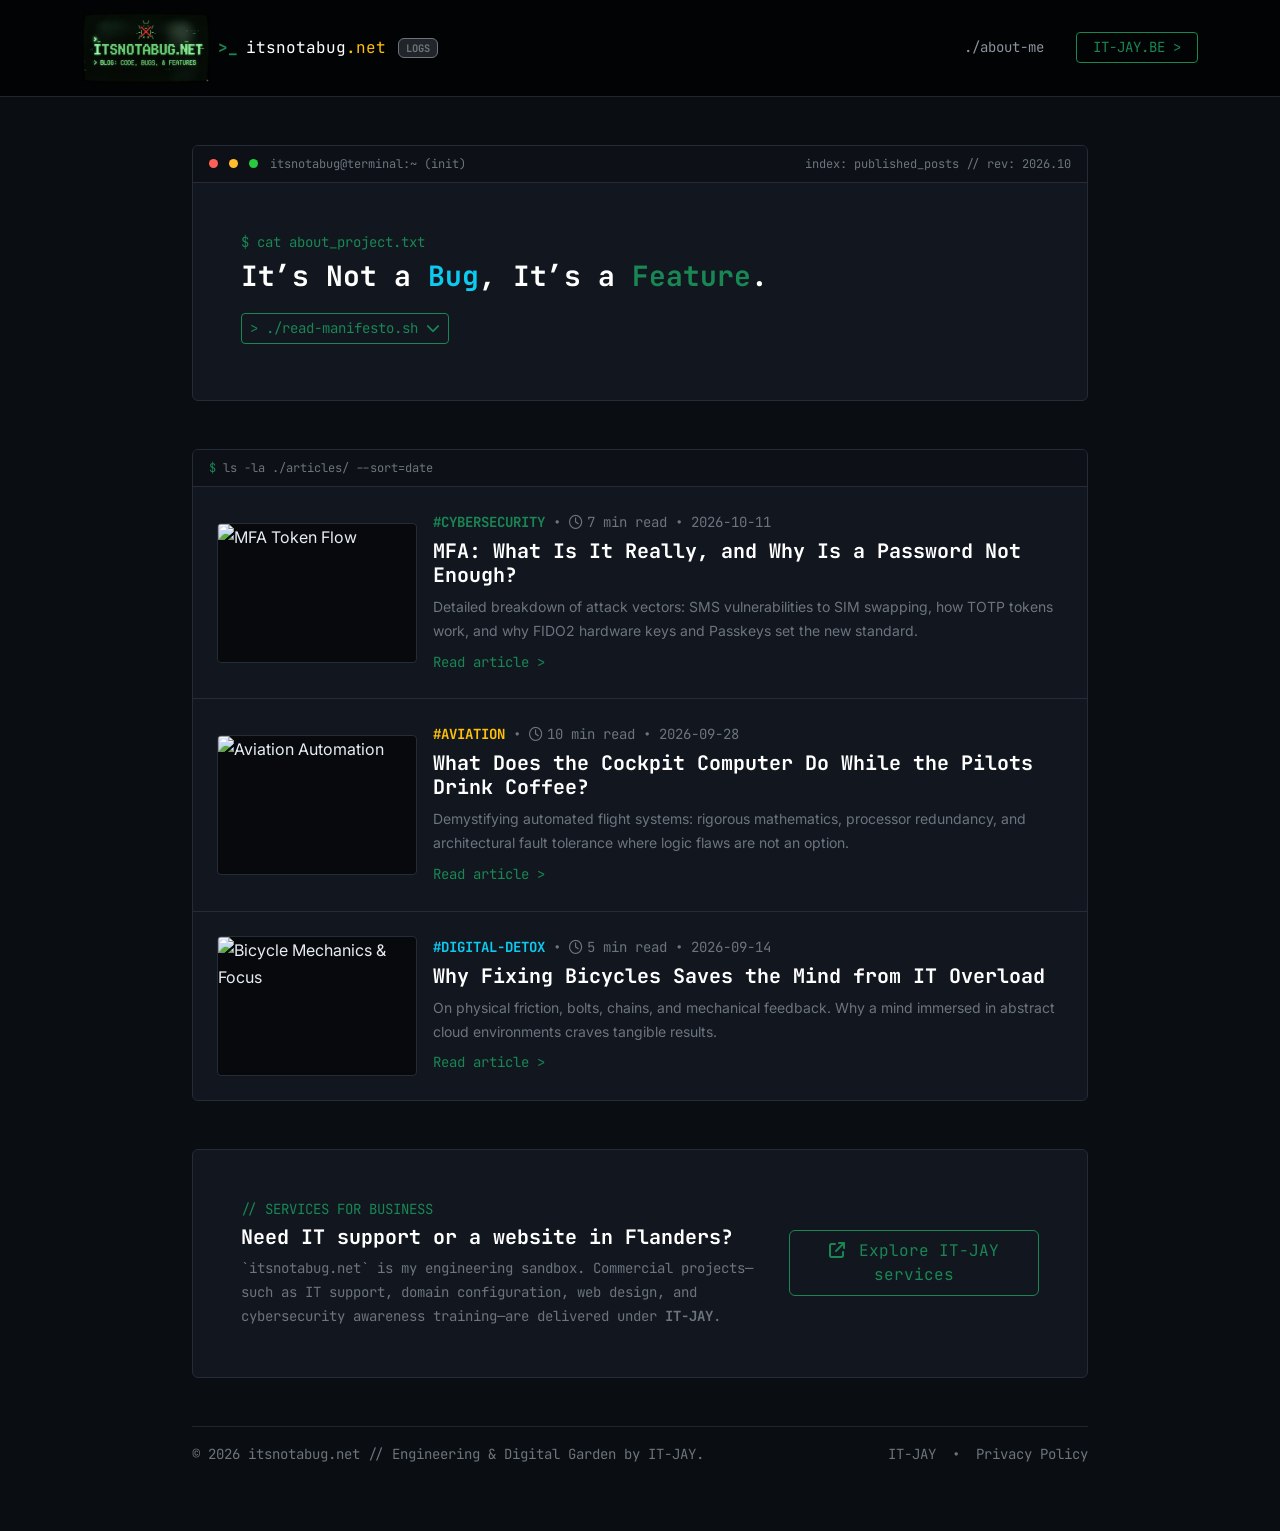
==== en/index_en.html @ 7ff4aa78 "initial upload" ====
<!doctype html>
<html lang="en">
    <head>
        <meta charset="UTF-8" />
        <meta name="viewport" content="width=device-width, initial-scale=1.0" />
        <meta http-equiv="X-UA-Compatible" content="IE=edge" />

        <!-- Basic SEO -->
        <title>itsnotabug.net | Tech Blog &amp; Digital Garden</title>
        <meta
            name="description"
            content="Engineering blog: cybersecurity, cloud architecture, aviation systems, and digital detox culture." />
        <meta name="author" content="itsnotabug.net" />
        <link rel="canonical" href="https://itsnotabug.net/index_en.html" />

        <!-- Multilingual Hreflang -->
        <link rel="alternate" hreflang="pl" href="https://itsnotabug.net/index_pl.html" />
        <link rel="alternate" hreflang="nl" href="https://itsnotabug.net/index_nl.html" />
        <link rel="alternate" hreflang="en" href="https://itsnotabug.net/index_en.html" />
        <link rel="alternate" hreflang="x-default" href="https://itsnotabug.net/" />

        <!-- Open Graph / Social Media -->
        <meta property="og:type" content="website" />
        <meta property="og:title" content="itsnotabug.net // Tech Blog &amp; Digital Garden" />
        <meta
            property="og:description"
            content="Hands-on engineering analysis, cloud architecture, cybersecurity, and technology without marketing fluff." />
        <meta property="og:image" content="https://itsnotabug.net/img/og-home.jpg" />

        <meta name="theme-color" content="#0a0d12" />

        <!-- Google Fonts: JetBrains Mono + Inter -->
        <link rel="preconnect" href="https://fonts.googleapis.com" />
        <link rel="preconnect" href="https://fonts.gstatic.com" crossorigin />
        <link
            href="https://fonts.googleapis.com/css2?family=Inter:wght@400;500;600;700&family=JetBrains+Mono:wght@400;500;700&display=swap"
            rel="stylesheet" />

        <!-- Bootstrap 5 & FontAwesome -->
        <link href="https://cdn.jsdelivr.net/npm/bootstrap@5.3.3/dist/css/bootstrap.min.css" rel="stylesheet" />
        <link rel="stylesheet" href="https://cdnjs.cloudflare.com/ajax/libs/font-awesome/6.5.1/css/all.min.css" />
        <link rel="stylesheet" href="../style.css" />
    </head>

    <body>
        <!-- 1. TOP NAVIGATION BAR -->
        <header class="border-bottom border-dark sticky-top bg-black bg-opacity-75" style="backdrop-filter: blur(8px)">
            <div class="container-xl">
                <nav class="navbar navbar-expand-lg navbar-dark py-2 px-0">
                    <a class="navbar-brand d-flex align-items-center gap-2 font-mono fs-6 text-white" href="index_en.html">
                        <!-- Logo Placeholder -->
                        <img 
                            src="../img/logo.jpeg" 
                            alt="Logo" 
                            height="70" 
                            class="d-inline-block align-text-top"
                            style="width: auto;" />
                        <span class="text-success fw-bold">&gt;_</span>
                        <span>itsnotabug<span class="text-warning">.net</span></span>
                        <span
                            class="badge bg-dark border border-secondary text-secondary ms-1"
                            style="font-size: 0.65rem">
                            LOGS
                        </span>
                    </a>

                    <button
                        class="navbar-toggler border-0 shadow-none text-white"
                        type="button"
                        data-bs-toggle="collapse"
                        data-bs-target="#mainNav">
                        <i class="fa-solid fa-bars fs-5"></i>
                    </button>

                    <div class="collapse navbar-collapse justify-content-end" id="mainNav">
                        <ul class="navbar-nav align-items-lg-center gap-lg-3 my-3 my-lg-0 font-mono small">
                            <li class="nav-item">
                                <a class="nav-link nav-link-custom" href="about-me.html">./about-me</a>
                            </li>

                            <!-- Language Switcher -->
                            <!--<li class="nav-item ms-lg-2">
                                <div
                                    class="btn-group btn-group-sm p-1 bg-dark border border-secondary rounded"
                                    role="group">
                                    <a
                                        href="index_en.html"
                                        class="btn btn-sm btn-dark active fw-bold text-success border-0 px-2"
                                        style="font-size: 0.72rem"
                                        >EN</a
                                    >
                                    <span class="text-secondary align-self-center px-1" style="font-size: 0.7rem"
                                        >|</span
                                    >
                                    <a
                                        href="index_pl.html"
                                        class="btn btn-sm btn-dark text-secondary border-0 px-2"
                                        style="font-size: 0.72rem"
                                        >PL</a
                                    >
                                </div>
                            </li>-->

                            <!-- IT-JAY Link -->
                            <li class="nav-item ms-lg-2">
                                <a
                                    href="https://it-jay.be"
                                    target="_blank"
                                    class="btn btn-outline-success btn-sm font-mono px-3">
                                    <span>IT-JAY.BE &gt;</span>
                                </a>
                            </li>
                        </ul>
                    </div>
                </nav>
            </div>
        </header>

        <!-- 2. MAIN CONTENT -->
        <main class="py-4 py-md-5">
            <div class="container-xl" style="max-width: 920px">
                <!-- HERO: INTRODUCTORY CONSOLE -->
                <section class="terminal-window mb-4 mb-md-5">
                    <div class="terminal-header d-flex align-items-center justify-content-between font-mono">
                        <div class="d-flex align-items-center">
                            <div class="traffic-dots me-2">
                                <span class="dot-red"></span>
                                <span class="dot-yellow"></span>
                                <span class="dot-green"></span>
                            </div>
                            <span class="text-secondary">itsnotabug@terminal:~ (init)</span>
                        </div>
                        <div class="d-none d-sm-block text-secondary">index: published_posts // rev: 2026.10</div>
                    </div>

                    <div class="p-4 p-md-5 font-mono">
                        <div class="text-success small mb-1">$ cat about_project.txt</div>
                        <h1 class="h3 fw-bold text-white mb-3">
                            It’s Not a <span class="text-info">Bug</span>, It’s a
                            <span class="text-success">Feature</span>.
                        </h1>

                        <!-- Expand Button with Animated Arrow -->
                        <div class="pt-1 pb-2">
                            <button
                                class="btn btn-outline-success btn-sm font-mono d-inline-flex align-items-center gap-2 collapsed cli-collapse-btn"
                                type="button"
                                data-bs-toggle="collapse"
                                data-bs-target="#manifestoContent"
                                aria-expanded="false"
                                aria-controls="manifestoContent">
                                <span class="btn-prompt-text">&gt; ./read-manifesto.sh</span>
                                <i class="fa-solid fa-chevron-down toggle-arrow"></i>
                            </button>
                        </div>

                        <!-- Collapsible Content -->
                        <div class="collapse mt-3" id="manifestoContent">
                            <div
                                class="d-flex flex-column gap-3 font-sans text-secondary"
                                style="font-size: 1.05rem; max-width: 720px">

                                <!-- Top Image inside Collapse -->
                                <figure class="tech-figure mb-2">
                                    <div class="terminal-header d-flex align-items-center justify-content-between font-mono">
                                        <span class="text-secondary"><i class="fa-solid fa-image me-1"></i> manifesto_cover.jpg</span>
                                        <span class="text-secondary">asset: header // jpg</span>
                                    </div>
                                    <img 
                                        src="../img/intro.jpeg" 
                                        alt="It's not a bug, it's a feature" 
                                        loading="lazy" 
                                        class="w-100 d-block" />
                                    <figcaption class="tech-caption font-mono">
                                        <span class="text-success">[fig.00]</span> Debugging reality: where code meets engineering.
                                    </figcaption>
                                </figure>

                                <p class="mb-0">
                                    It's official. The domain is registered, the server is up and running, and the first git commit has reached production. Welcome to
                                    <span class="text-warning font-mono">itsnotabug.eu</span>.
                                </p>

                                <p class="mb-0">
                                    Why this name? If you've been in IT for more than 15 minutes, you definitely know this phrase. It's the ultimate developer's excuse when the system begins acting... creatively. But to me, it's more than just an industry joke.
                                </p>

                                <p class="mb-0">
                                    In the world of code (and life), the line between a bug and a feature can be remarkably thin. Often, it's errors that lead us to the biggest breakthroughs, force us to rethink our assumptions, and teach respect for documentation. On this blog, I share insights on:
                                </p>

                                <ul class="mb-0 ps-3">
                                    <li>Technologies that sometimes fail us (yet we love them anyway).</li>
                                    <li>Solving problems that shouldn't exist in the first place.</li>
                                    <li>System architecture designed so that "bugs" simply happen less often.</li>
                                </ul>

                                <p class="mb-0">
                                    Make yourself at home. I hope you find something useful here for your next debugging session.
                                </p>
                            </div>
                        </div>
                    </div>
                </section>

                <!-- POST LIST / ARTICLE REPOSITORY -->
                <section id="posts" class="terminal-window mb-5">
                    <div class="terminal-header d-flex align-items-center justify-content-between font-mono">
                        <span class="text-secondary"
                            ><span class="text-success">$</span> ls -la ./articles/ --sort=date</span
                        >
                    </div>

                    <div class="p-0">
                        <!-- POST 1 -->
                        <a href="en/mfa-what-is-it-really.html" class="post-entry">
                            <div class="row g-3 align-items-center">
                                <div class="col-md-3">
                                    <div class="thumb-box">
                                        <img src="img/mfa-sequence-diagram.png" alt="MFA Token Flow" loading="lazy" />
                                    </div>
                                </div>
                                <div class="col-md-9">
                                    <div
                                        class="d-flex flex-wrap align-items-center gap-2 font-mono small text-secondary mb-1">
                                        <span class="text-success fw-bold">#CYBERSECURITY</span>
                                        <span>•</span>
                                        <span><i class="fa-regular fa-clock me-1"></i>7 min read</span>
                                        <span>•</span>
                                        <span>2026-10-11</span>
                                    </div>
                                    <h2 class="h5 fw-bold text-white mb-2 font-mono transition-colors">
                                        MFA: What Is It Really, and Why Is a Password Not Enough?
                                    </h2>
                                    <p class="text-secondary small mb-2 font-sans">
                                        Detailed breakdown of attack vectors: SMS vulnerabilities to SIM swapping, how TOTP tokens work, and why FIDO2 hardware keys and Passkeys set the new standard.
                                    </p>
                                    <div class="font-mono text-success small">
                                        <span>Read article &gt;</span>
                                    </div>
                                </div>
                            </div>
                        </a>

                        <!-- POST 2 -->
                        <a href="#" class="post-entry">
                            <div class="row g-3 align-items-center">
                                <div class="col-md-3">
                                    <div class="thumb-box">
                                        <img src="img/aviation-cockpit.jpg" alt="Aviation Automation" loading="lazy" />
                                    </div>
                                </div>
                                <div class="col-md-9">
                                    <div
                                        class="d-flex flex-wrap align-items-center gap-2 font-mono small text-secondary mb-1">
                                        <span class="text-warning fw-bold">#AVIATION</span>
                                        <span>•</span>
                                        <span><i class="fa-regular fa-clock me-1"></i>10 min read</span>
                                        <span>•</span>
                                        <span>2026-09-28</span>
                                    </div>
                                    <h2 class="h5 fw-bold text-white mb-2 font-mono transition-colors">
                                        What Does the Cockpit Computer Do While the Pilots Drink Coffee?
                                    </h2>
                                    <p class="text-secondary small mb-2 font-sans">
                                        Demystifying automated flight systems: rigorous mathematics, processor redundancy, and architectural fault tolerance where logic flaws are not an option.
                                    </p>
                                    <div class="font-mono text-success small">
                                        <span>Read article &gt;</span>
                                    </div>
                                </div>
                            </div>
                        </a>

                        <!-- POST 3 -->
                        <a href="#" class="post-entry">
                            <div class="row g-3 align-items-center">
                                <div class="col-md-3">
                                    <div class="thumb-box">
                                        <img
                                            src="img/bike-mechanics.jpg"
                                            alt="Bicycle Mechanics & Focus"
                                            loading="lazy" />
                                    </div>
                                </div>
                                <div class="col-md-9">
                                    <div
                                        class="d-flex flex-wrap align-items-center gap-2 font-mono small text-secondary mb-1">
                                        <span class="text-info fw-bold">#DIGITAL-DETOX</span>
                                        <span>•</span>
                                        <span><i class="fa-regular fa-clock me-1"></i>5 min read</span>
                                        <span>•</span>
                                        <span>2026-09-14</span>
                                    </div>
                                    <h2 class="h5 fw-bold text-white mb-2 font-mono transition-colors">
                                        Why Fixing Bicycles Saves the Mind from IT Overload
                                    </h2>
                                    <p class="text-secondary small mb-2 font-sans">
                                        On physical friction, bolts, chains, and mechanical feedback. Why a mind immersed in abstract cloud environments craves tangible results.
                                    </p>
                                    <div class="font-mono text-success small">
                                        <span>Read article &gt;</span>
                                    </div>
                                </div>
                            </div>
                        </a>
                    </div>
                </section>

                <!-- BUSINESS BANNER / IT-JAY BRIDGE -->
                <section id="manifest" class="terminal-window p-4 p-md-5 mb-5 font-mono">
                    <div class="row align-items-center g-4">
                        <div class="col-lg-8">
                            <div class="text-success small mb-1">// SERVICES FOR BUSINESS</div>
                            <h3 class="h5 fw-bold text-white mb-2">Need IT support or a website in Flanders?</h3>
                            <p class="text-secondary small mb-0 font-sans">
                                `itsnotabug.net` is my engineering sandbox. Commercial projects—such as IT support, domain configuration, web design, and cybersecurity awareness training—are delivered under 
                                <strong>IT-JAY</strong>.
                            </p>
                        </div>
                        <div class="col-lg-4 text-lg-end">
                            <a
                                href="https://it-jay.be"
                                target="_blank"
                                rel="noopener"
                                class="btn btn-outline-success font-mono px-3 py-2 w-100 w-lg-auto">
                                <i class="fa-solid fa-arrow-up-right-from-square me-1"></i> Explore IT-JAY services
                            </a>
                        </div>
                    </div>
                </section>

                <!-- FOOTER -->
                <footer
                    class="d-flex flex-column flex-sm-row justify-content-between align-items-center py-3 text-secondary small border-top border-dark font-mono">
                    <div>© 2026 itsnotabug.net // Engineering &amp; Digital Garden by IT-JAY.</div>
                    <div class="d-flex gap-3 mt-2 mt-sm-0">
                        <a href="https://it-jay.be" class="text-secondary text-decoration-none hover-white">IT-JAY</a>
                        <!--<span>•</span>
                        <a href="/feed.xml" class="text-secondary text-decoration-none hover-white">RSS</a>-->
                        <span>•</span>
                        <a href="https://it-jay.be/privacy-policy" class="text-secondary text-decoration-none hover-white"
                            >Privacy Policy</a
                        >
                    </div>
                </footer>
            </div>
        </main>

        <script src="https://cdn.jsdelivr.net/npm/bootstrap@5.3.3/dist/js/bootstrap.bundle.min.js"></script>
    </body>
</html>
---- style.css ----
/* ==========================================================================
   1. ZMIENNE GLOBALNE & MOTYW CIEMNY
   ========================================================================== */
:root {
    --bg-main: #0a0d12;
    --bg-card: #11161f;
    --bg-header: #0d1117;
    --bg-code: #07090d;
    --border-color: #242c38;
    
    /* Akcenty kolorystyczne */
    --accent-green: #38ef7d;
    --accent-orange: #ffb454;
    --accent-blue: #59c2ff;
    
    /* Kolory tekstu */
    --text-primary: #e6edf3;
    --text-body: #c9d1d9;
    --text-muted: #8b949e;
}

/* ==========================================================================
   2. BAZA & TYPOGRAFIA GLOBALNA
   ========================================================================== */
body {
    background-color: var(--bg-main);
    color: var(--text-primary);
    font-family: 'Inter', -apple-system, BlinkMacSystemFont, sans-serif;
    line-height: 1.7;
}

.font-mono,
.code-font {
    font-family: 'JetBrains Mono', monospace;
}

/* ==========================================================================
   3. NAWIGACJA
   ========================================================================== */
.nav-link-custom {
    color: var(--text-muted);
    transition: color 0.2s ease;
}

.nav-link-custom:hover {
    color: #ffffff;
}

/* ==========================================================================
   4. ELEMENTY STYLU TERMINALA (CLI)
   ========================================================================== */
.terminal-window {
    background-color: var(--bg-card);
    border: 1px solid var(--border-color);
    border-radius: 6px;
    overflow: hidden;
}

.terminal-header {
    background-color: var(--bg-header);
    border-bottom: 1px solid var(--border-color);
    padding: 8px 16px;
    font-size: 0.75rem;
}

/* Kontrolki okna terminala */
.traffic-dots span {
    display: inline-block;
    width: 9px;
    height: 9px;
    border-radius: 50%;
    margin-right: 4px;
}

.dot-red    { background-color: #ff5f56; }
.dot-yellow { background-color: #ffbd2e; }
.dot-green  { background-color: #27c93f; }

/* Bloki kodu CLI */
pre.cli-box {
    background-color: var(--bg-code);
    border: 1px solid var(--border-color);
    border-radius: 6px;
    padding: 1rem;
    color: var(--accent-green);
    font-family: 'JetBrains Mono', monospace;
    font-size: 0.85rem;
    overflow-x: auto;
}

/* ==========================================================================
   5. STRONA GŁÓWNA: LISTA WPISÓW I FILTRY
   ========================================================================== */
.post-entry {
    border-bottom: 1px solid var(--border-color);
    transition: background-color 0.2s ease;
    text-decoration: none;
    display: block;
    color: inherit;
    padding: 1.5rem;
}

.post-entry:last-child {
    border-bottom: none;
}

.post-entry:hover {
    background-color: rgba(56, 239, 125, 0.03);
}

.post-entry:hover h2 {
    color: var(--accent-green) !important;
}

/* Miniatury wpisów */
.thumb-box {
    width: 100%;
    height: 140px;
    background-color: var(--bg-code);
    border: 1px solid var(--border-color);
    border-radius: 4px;
    overflow: hidden;
    display: flex;
    align-items: center;
    justify-content: center;
}

.thumb-box img {
    width: 100%;
    height: 100%;
    object-fit: cover;
    transition: transform 0.3s ease;
}

.post-entry:hover .thumb-box img {
    transform: scale(1.04);
}

/* Filtry tagów */
.tag-filter {
    font-size: 0.75rem;
    padding: 0.25rem 0.65rem;
    border: 1px solid var(--border-color);
    border-radius: 4px;
    background: var(--bg-code);
    color: var(--text-muted);
    text-decoration: none;
    transition: all 0.2s ease;
}

.tag-filter:hover,
.tag-filter.active {
    border-color: var(--accent-green);
    color: var(--accent-green);
}

/* ==========================================================================
   6. STRONA ARTYKUŁU: CZYTELNOŚĆ & GRAFIKA (LONG-FORM)
   ========================================================================== */
.article-body {
    font-size: 1.05rem;
    color: var(--text-body);
}

.article-body h2 {
    color: #ffffff;
    font-weight: 700;
    margin-top: 2.2rem;
    margin-bottom: 1rem;
    font-size: 1.5rem;
    border-bottom: 1px solid var(--border-color);
    padding-bottom: 0.4rem;
}

.article-body h3 {
    color: #ffffff;
    font-weight: 600;
    margin-top: 1.6rem;
    margin-bottom: 0.8rem;
    font-size: 1.2rem;
}

.article-body p {
    margin-bottom: 1.3rem;
}

/* Ramki na grafiki/diagramy w tekście */
.tech-figure {
    background: var(--bg-code);
    border: 1px solid var(--border-color);
    border-radius: 6px;
    overflow: hidden;
    margin: 2rem 0;
}

.tech-figure img {
    width: 100%;
    height: auto;
    display: block;
    object-fit: cover;
}

.tech-caption {
    padding: 10px 14px;
    font-size: 0.8rem;
    color: var(--text-muted);
    border-top: 1px solid var(--border-color);
    background-color: #0c0f14;
}
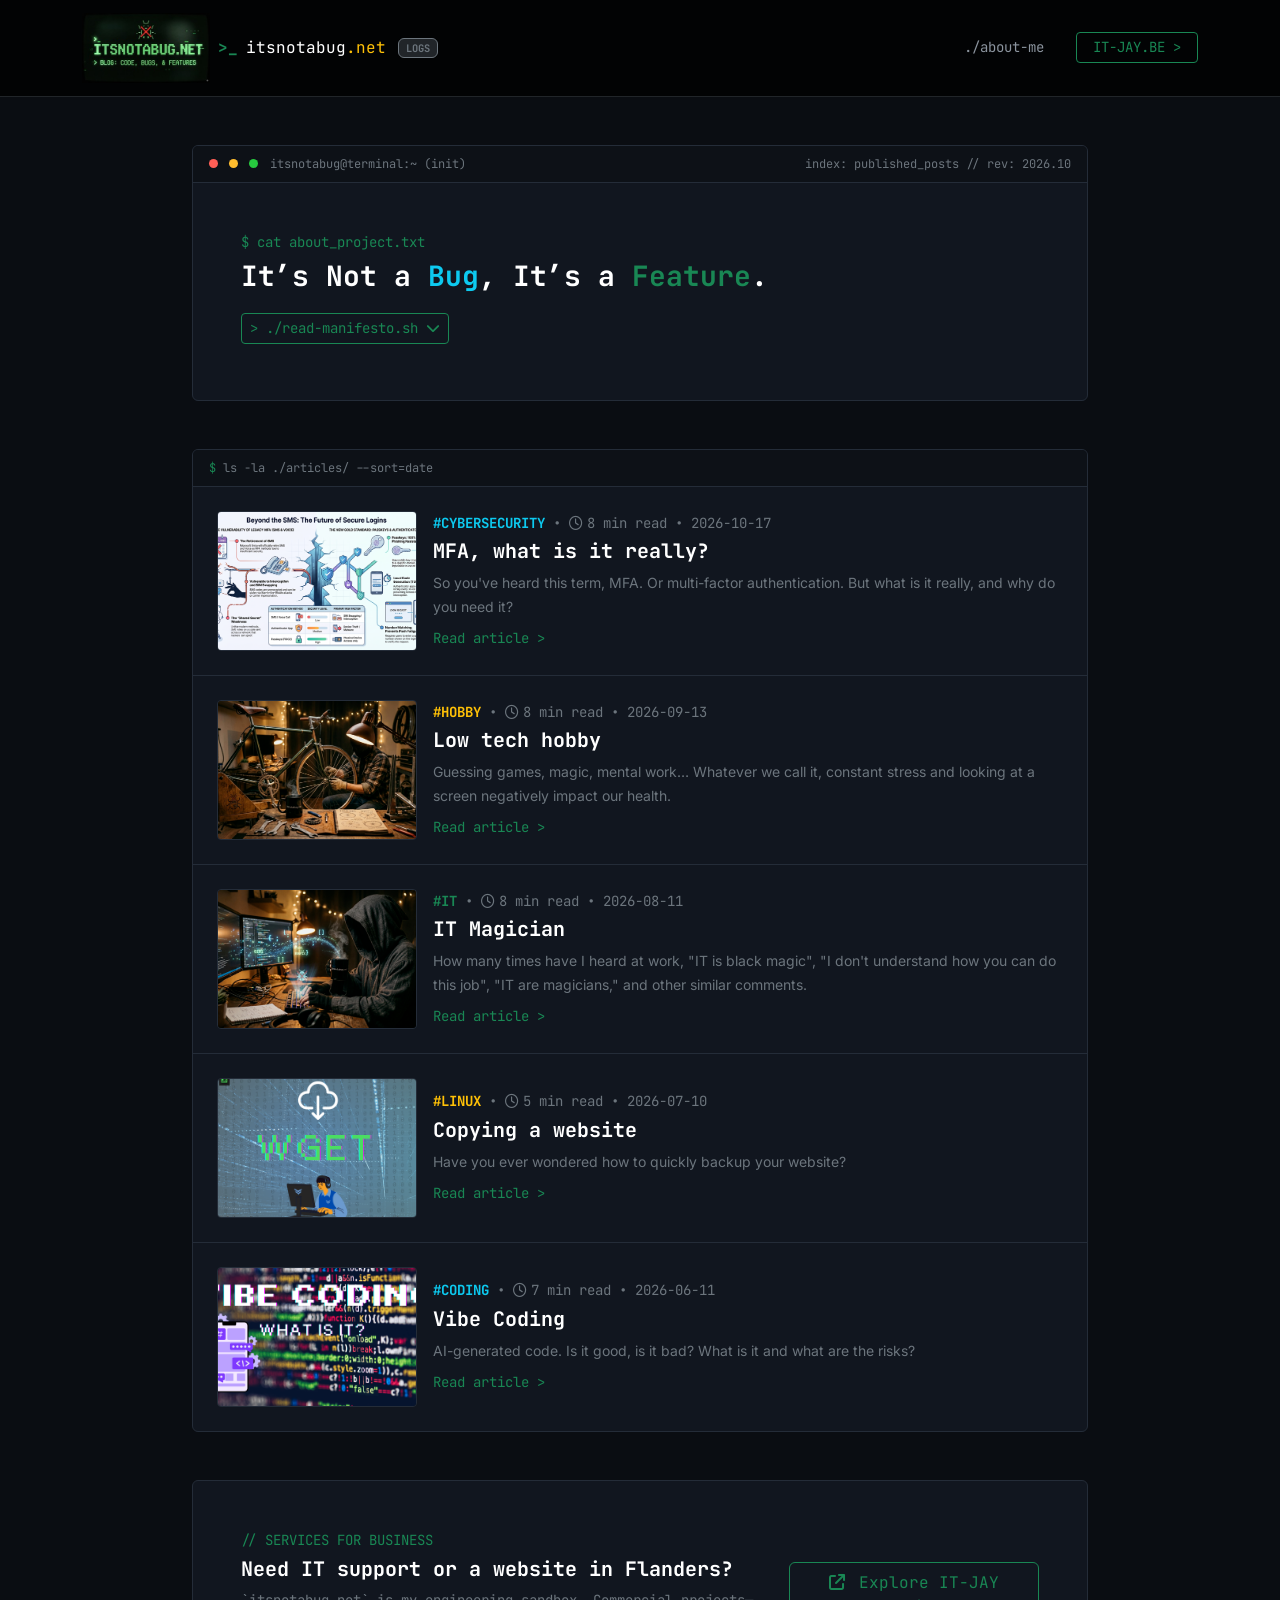
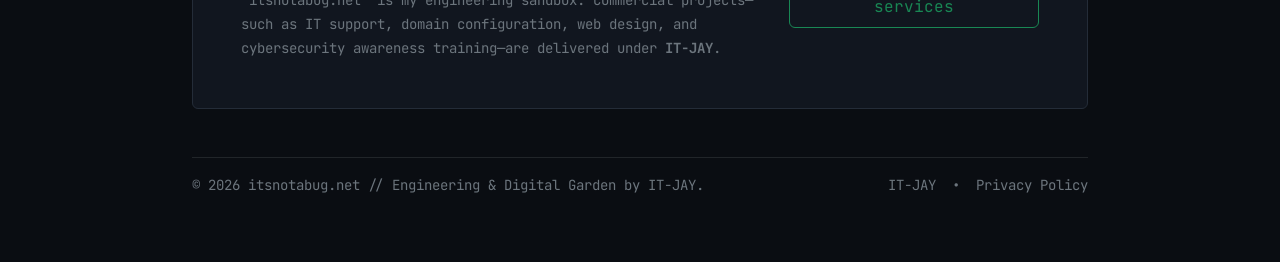
==== commit 40f0b262: "update index page" ====
--- a/en/index_en.html
+++ b/en/index_en.html
@@ -212,28 +212,29 @@
                     </div>
 
                     <div class="p-0">
-                        <!-- POST 1 -->
-                        <a href="en/mfa-what-is-it-really.html" class="post-entry">
+                        
+                                      <!-- POST MFA -->
+                        <a href="2026/10/mfa.html" class="post-entry">
                             <div class="row g-3 align-items-center">
                                 <div class="col-md-3">
                                     <div class="thumb-box">
-                                        <img src="img/mfa-sequence-diagram.png" alt="MFA Token Flow" loading="lazy" />
+                                        <img src="../img/head-MFA-what-is-it-really.png" alt="MFA Token Flow" loading="lazy" />
                                     </div>
                                 </div>
                                 <div class="col-md-9">
                                     <div
                                         class="d-flex flex-wrap align-items-center gap-2 font-mono small text-secondary mb-1">
-                                        <span class="text-success fw-bold">#CYBERSECURITY</span>
-                                        <span>•</span>
-                                        <span><i class="fa-regular fa-clock me-1"></i>7 min read</span>
-                                        <span>•</span>
-                                        <span>2026-10-11</span>
+                                        <span class="text-info fw-bold">#CYBERSECURITY</span>
+                                        <span>•</span>
+                                        <span><i class="fa-regular fa-clock me-1"></i>8 min read</span>
+                                        <span>•</span>
+                                        <span>2026-10-17</span>
                                     </div>
                                     <h2 class="h5 fw-bold text-white mb-2 font-mono transition-colors">
-                                        MFA: What Is It Really, and Why Is a Password Not Enough?
+                                        MFA, what is it really?
                                     </h2>
                                     <p class="text-secondary small mb-2 font-sans">
-                                        Detailed breakdown of attack vectors: SMS vulnerabilities to SIM swapping, how TOTP tokens work, and why FIDO2 hardware keys and Passkeys set the new standard.
+                                        So you've heard this term, MFA. Or multi-factor authentication. But what is it really, and why do you need it?
                                     </p>
                                     <div class="font-mono text-success small">
                                         <span>Read article &gt;</span>
@@ -241,29 +242,30 @@
                                 </div>
                             </div>
                         </a>
-
-                        <!-- POST 2 -->
-                        <a href="#" class="post-entry">
+                        
+                              <!-- POST low tech hobby -->
+                        <a href="2026/09/low-tech-hobby.html" class="post-entry">
                             <div class="row g-3 align-items-center">
                                 <div class="col-md-3">
                                     <div class="thumb-box">
-                                        <img src="img/aviation-cockpit.jpg" alt="Aviation Automation" loading="lazy" />
+                                        <img src="../img/head-low-tech-hobby.png" alt="MFA Token Flow" loading="lazy" />
                                     </div>
                                 </div>
                                 <div class="col-md-9">
                                     <div
                                         class="d-flex flex-wrap align-items-center gap-2 font-mono small text-secondary mb-1">
-                                        <span class="text-warning fw-bold">#AVIATION</span>
-                                        <span>•</span>
-                                        <span><i class="fa-regular fa-clock me-1"></i>10 min read</span>
-                                        <span>•</span>
-                                        <span>2026-09-28</span>
+                                        <span class="text-warning fw-bold">#HOBBY</span>
+                                        <span>•</span>
+                                        <span><i class="fa-regular fa-clock me-1"></i>8 min read</span>
+                                        <span>•</span>
+                                        <span>2026-09-13</span>
                                     </div>
                                     <h2 class="h5 fw-bold text-white mb-2 font-mono transition-colors">
-                                        What Does the Cockpit Computer Do While the Pilots Drink Coffee?
+                                        Low tech hobby
                                     </h2>
                                     <p class="text-secondary small mb-2 font-sans">
-                                        Demystifying automated flight systems: rigorous mathematics, processor redundancy, and architectural fault tolerance where logic flaws are not an option.
+                                        Guessing games, magic, mental work… Whatever we call it, constant stress and looking at
+                            a screen negatively impact our health.
                                     </p>
                                     <div class="font-mono text-success small">
                                         <span>Read article &gt;</span>
@@ -271,14 +273,75 @@
                                 </div>
                             </div>
                         </a>
-
-                        <!-- POST 3 -->
-                        <a href="#" class="post-entry">
+                        
+                        <!-- POST IT magician -->
+                        <a href="2026/08/it-magician.html" class="post-entry">
+                            <div class="row g-3 align-items-center">
+                                <div class="col-md-3">
+                                    <div class="thumb-box">
+                                        <img src="../img/head-IT-magician.png" alt="MFA Token Flow" loading="lazy" />
+                                    </div>
+                                </div>
+                                <div class="col-md-9">
+                                    <div
+                                        class="d-flex flex-wrap align-items-center gap-2 font-mono small text-secondary mb-1">
+                                        <span class="text-success fw-bold">#IT</span>
+                                        <span>•</span>
+                                        <span><i class="fa-regular fa-clock me-1"></i>8 min read</span>
+                                        <span>•</span>
+                                        <span>2026-08-11</span>
+                                    </div>
+                                    <h2 class="h5 fw-bold text-white mb-2 font-mono transition-colors">
+                                        IT Magician
+                                    </h2>
+                                    <p class="text-secondary small mb-2 font-sans">
+                                        How many times have I heard at work, "IT is black magic", "I don't understand how you can do
+                            this job", "IT are magicians," and other similar comments.
+                                    </p>
+                                    <div class="font-mono text-success small">
+                                        <span>Read article &gt;</span>
+                                    </div>
+                                </div>
+                            </div>
+                        </a>
+
+                        <!-- POST copying a websiteś -->
+                        <a href="2026/07/copying-a-website.html" class="post-entry">
+                            <div class="row g-3 align-items-center">
+                                <div class="col-md-3">
+                                    <div class="thumb-box">
+                                        <img src="../img/head-wget.png" alt="Aviation Automation" loading="lazy" />
+                                    </div>
+                                </div>
+                                <div class="col-md-9">
+                                    <div
+                                        class="d-flex flex-wrap align-items-center gap-2 font-mono small text-secondary mb-1">
+                                        <span class="text-warning fw-bold">#LINUX</span>
+                                        <span>•</span>
+                                        <span><i class="fa-regular fa-clock me-1"></i>5 min read</span>
+                                        <span>•</span>
+                                        <span>2026-07-10</span>
+                                    </div>
+                                    <h2 class="h5 fw-bold text-white mb-2 font-mono transition-colors">
+                                        Copying a website
+                                    </h2>
+                                    <p class="text-secondary small mb-2 font-sans">
+                                        Have you ever wondered how to quickly backup your website?
+                                    </p>
+                                    <div class="font-mono text-success small">
+                                        <span>Read article &gt;</span>
+                                    </div>
+                                </div>
+                            </div>
+                        </a>
+
+                        <!-- POST vibe coding -->
+                        <a href="2026/06/vibe-coding.html" class="post-entry">
                             <div class="row g-3 align-items-center">
                                 <div class="col-md-3">
                                     <div class="thumb-box">
                                         <img
-                                            src="img/bike-mechanics.jpg"
+                                            src="../img/head-vibe-coding.png"
                                             alt="Bicycle Mechanics & Focus"
                                             loading="lazy" />
                                     </div>
@@ -286,17 +349,17 @@
                                 <div class="col-md-9">
                                     <div
                                         class="d-flex flex-wrap align-items-center gap-2 font-mono small text-secondary mb-1">
-                                        <span class="text-info fw-bold">#DIGITAL-DETOX</span>
-                                        <span>•</span>
-                                        <span><i class="fa-regular fa-clock me-1"></i>5 min read</span>
-                                        <span>•</span>
-                                        <span>2026-09-14</span>
+                                        <span class="text-info fw-bold">#CODING</span>
+                                        <span>•</span>
+                                        <span><i class="fa-regular fa-clock me-1"></i>7 min read</span>
+                                        <span>•</span>
+                                        <span>2026-06-11</span>
                                     </div>
                                     <h2 class="h5 fw-bold text-white mb-2 font-mono transition-colors">
-                                        Why Fixing Bicycles Saves the Mind from IT Overload
+                                        Vibe Coding
                                     </h2>
                                     <p class="text-secondary small mb-2 font-sans">
-                                        On physical friction, bolts, chains, and mechanical feedback. Why a mind immersed in abstract cloud environments craves tangible results.
+                                        AI-generated code. Is it good, is it bad? What is it and what are the risks?
                                     </p>
                                     <div class="font-mono text-success small">
                                         <span>Read article &gt;</span>
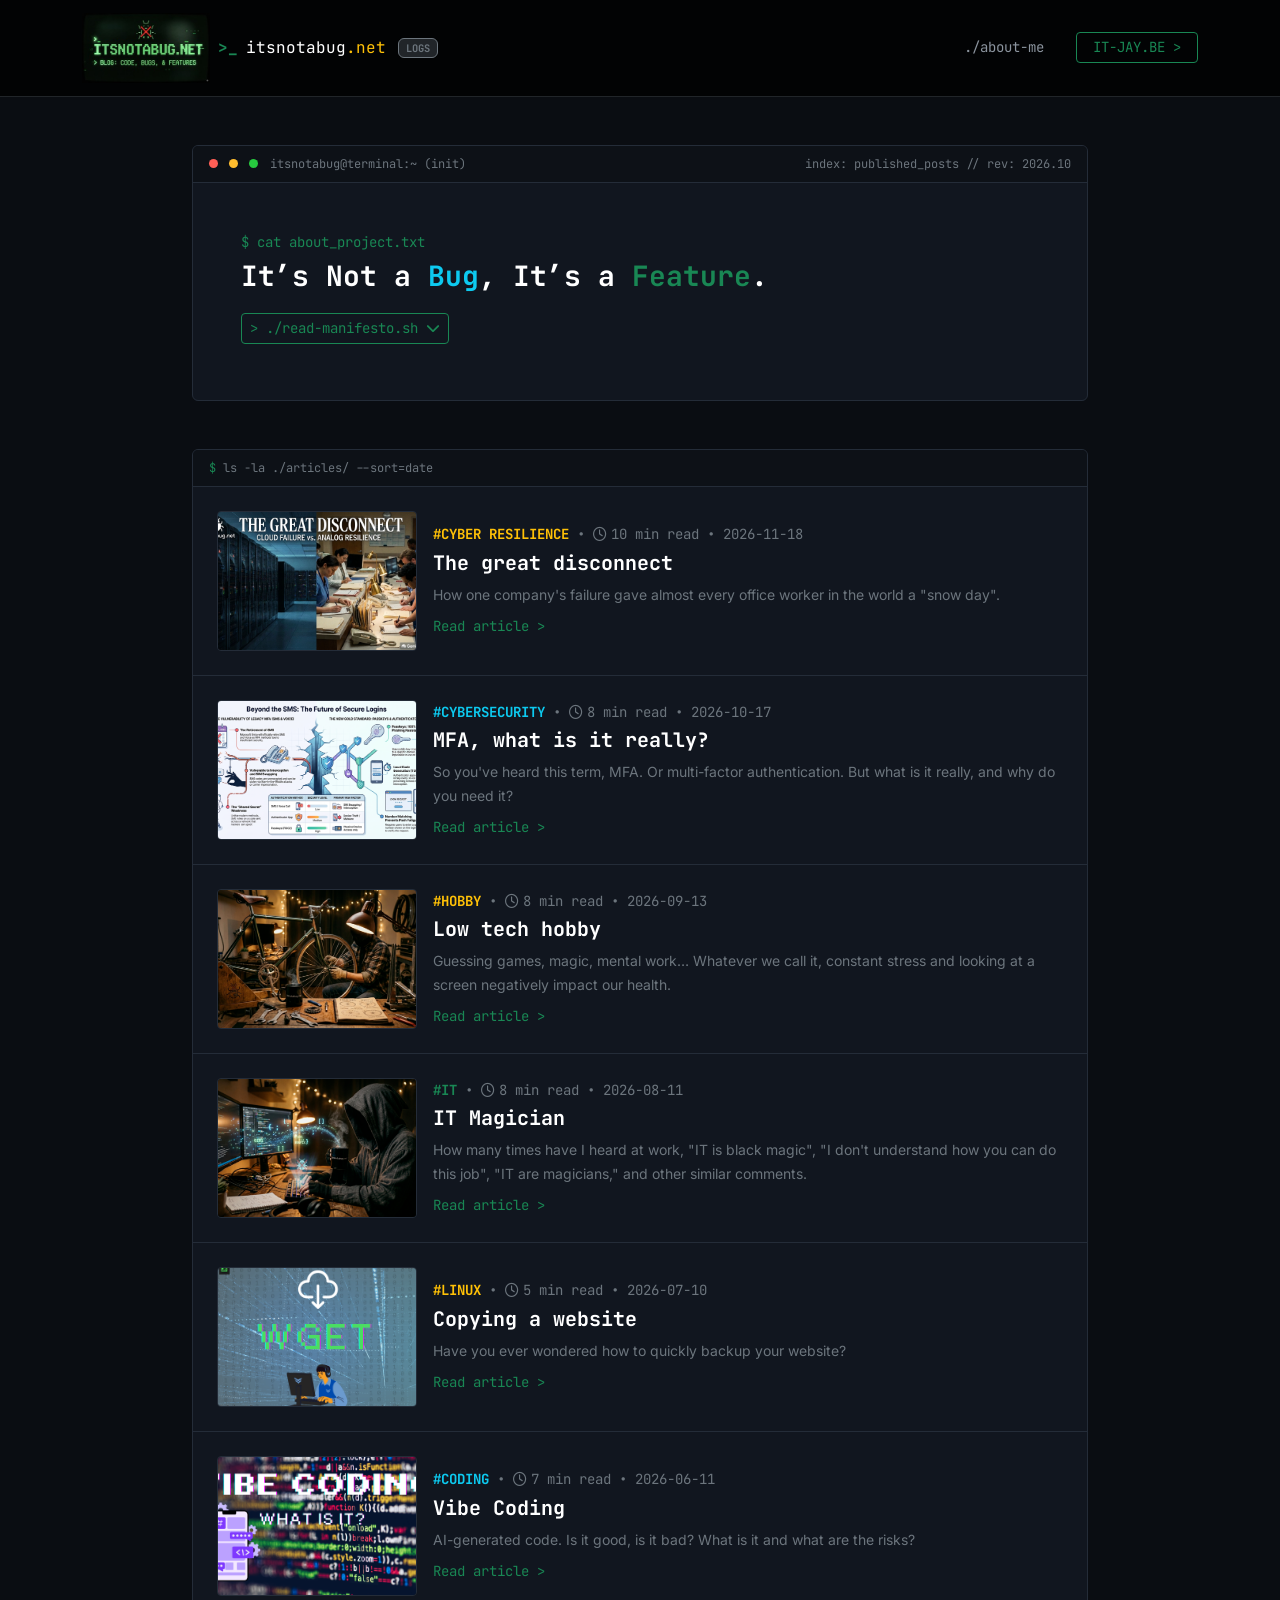
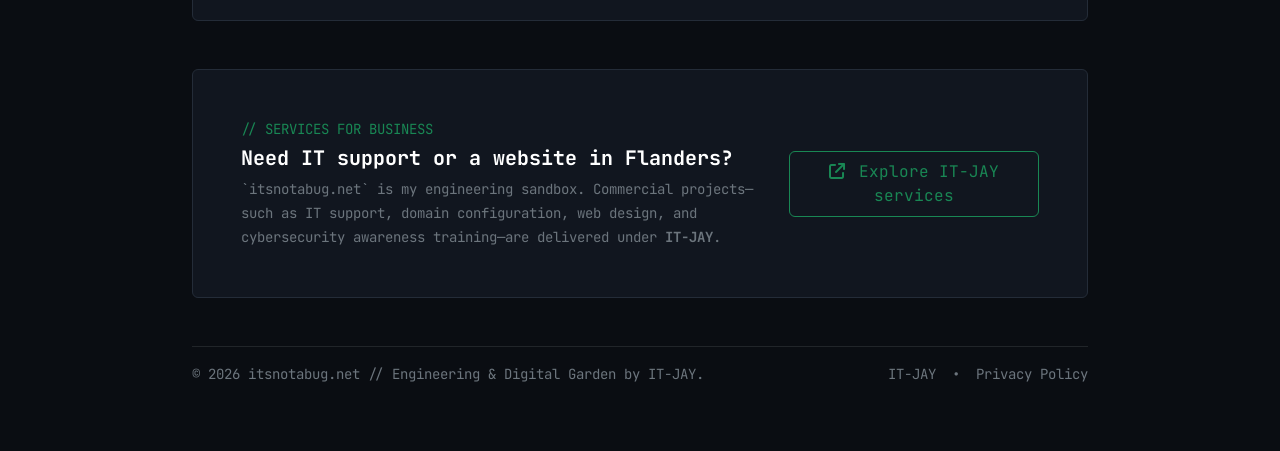
==== commit f7b8cf39: "publish The great outage article" ====
--- a/en/index_en.html
+++ b/en/index_en.html
@@ -213,6 +213,35 @@
 
                     <div class="p-0">
                         
+                        <!-- POST Outlook outage -->
+                        <a href="2026/11/microsoft-outage.html" class="post-entry">
+                            <div class="row g-3 align-items-center">
+                                <div class="col-md-3">
+                                    <div class="thumb-box">
+                                        <img src="../img/head-microsoft-outage.png" alt="MFA Token Flow" loading="lazy" />
+                                    </div>
+                                </div>
+                                <div class="col-md-9">
+                                    <div
+                                        class="d-flex flex-wrap align-items-center gap-2 font-mono small text-secondary mb-1">
+                                        <span class="text-warning fw-bold">#CYBER RESILIENCE</span>
+                                        <span>•</span>
+                                        <span><i class="fa-regular fa-clock me-1"></i>10 min read</span>
+                                        <span>•</span>
+                                        <span>2026-11-18</span>
+                                    </div>
+                                    <h2 class="h5 fw-bold text-white mb-2 font-mono transition-colors">
+                                        The great disconnect
+                                    </h2>
+                                    <p class="text-secondary small mb-2 font-sans">
+                                        How one company's failure gave almost every office worker in the world a "snow day".
+                                    </p>
+                                    <div class="font-mono text-success small">
+                                        <span>Read article &gt;</span>
+                                    </div>
+                                </div>
+                            </div>
+                        </a>
                                       <!-- POST MFA -->
                         <a href="2026/10/mfa.html" class="post-entry">
                             <div class="row g-3 align-items-center">
